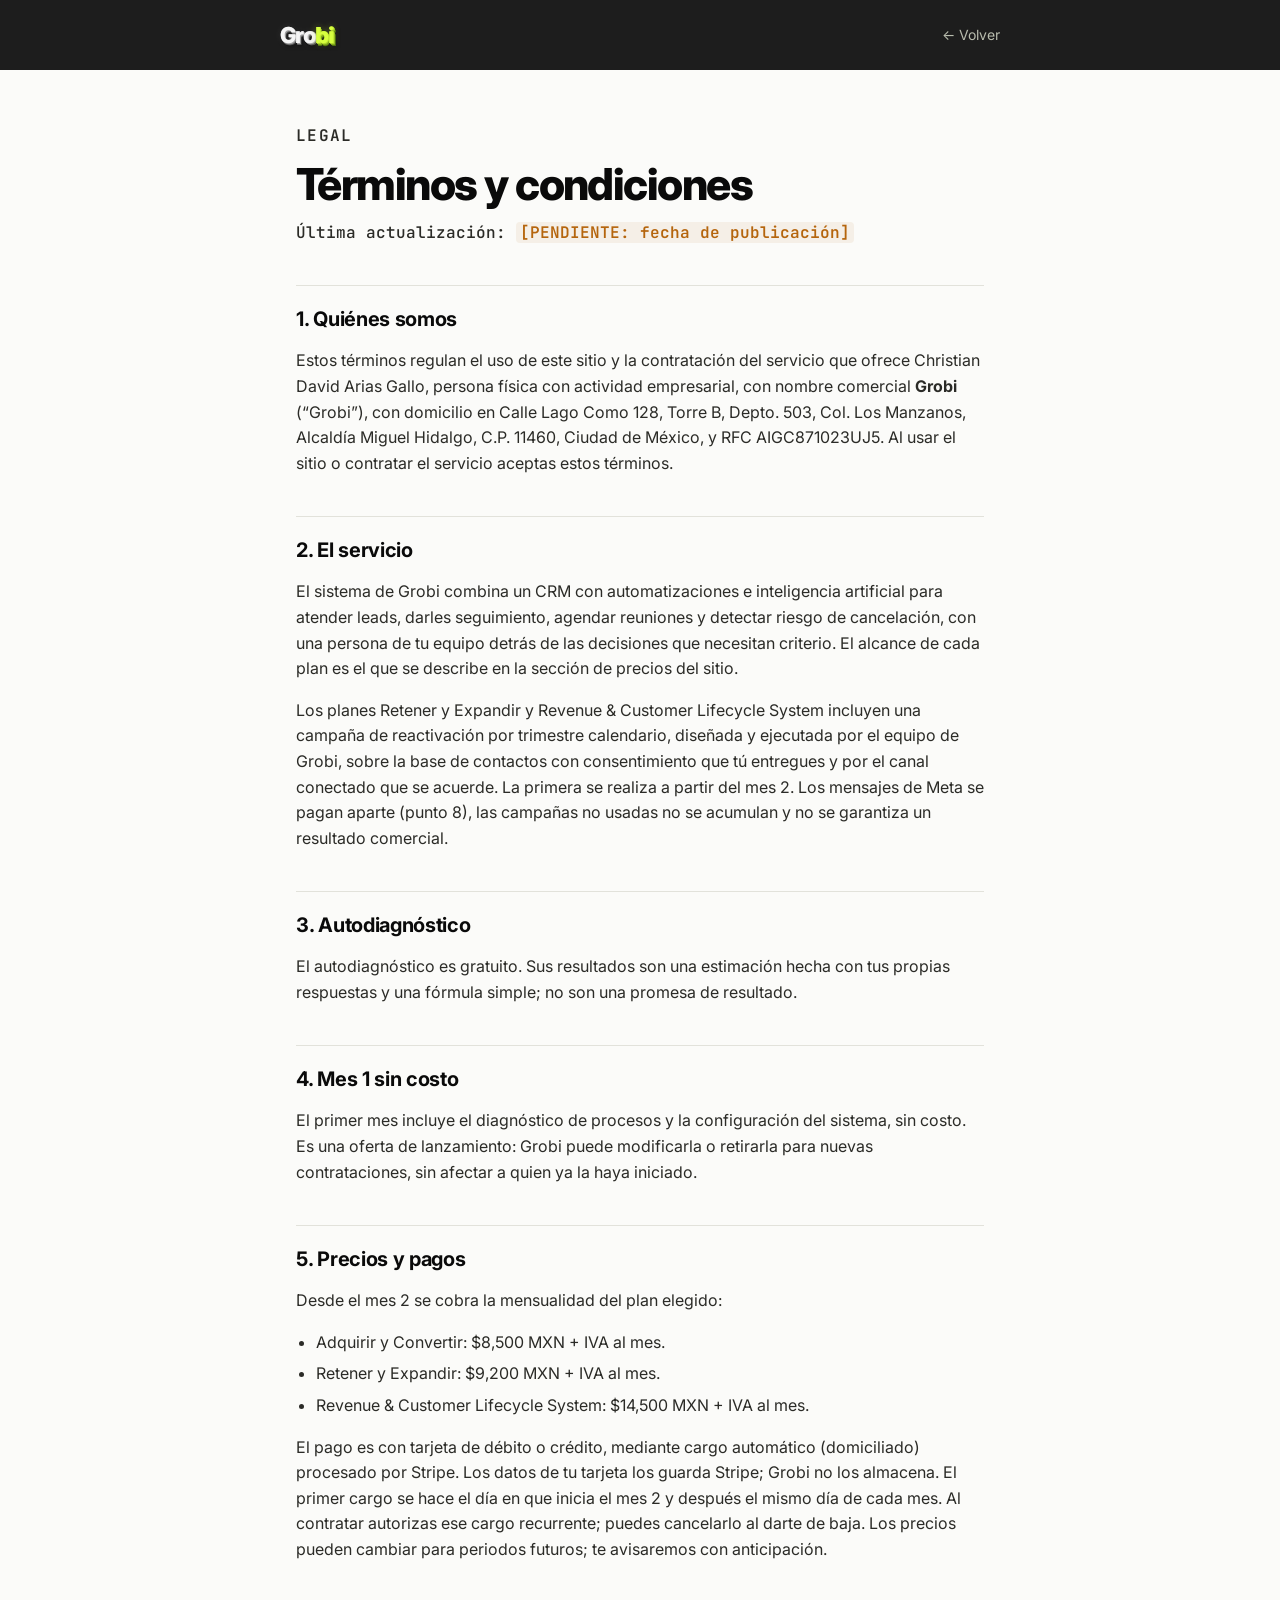
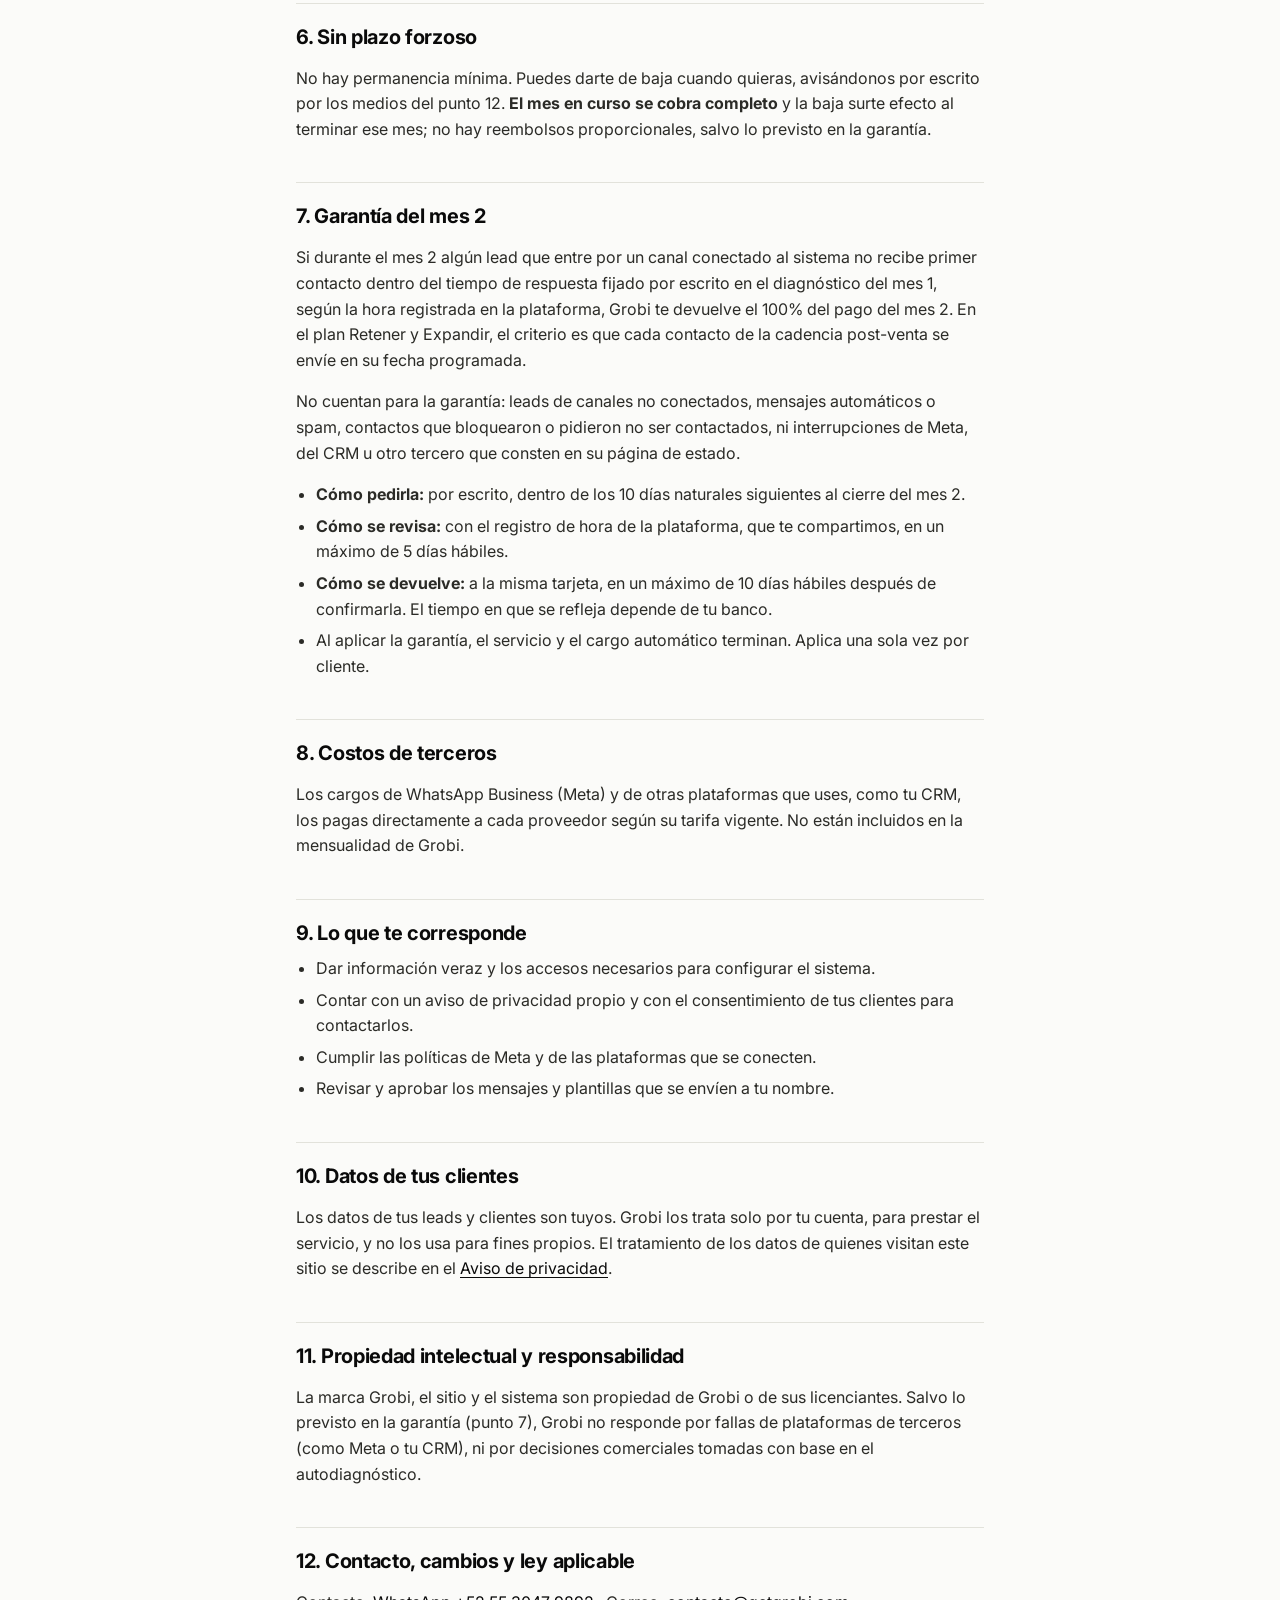
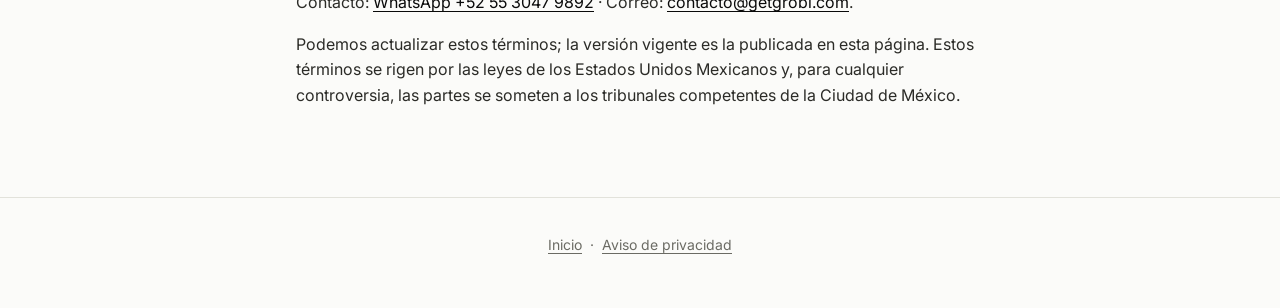
==== terminos.html @ 3493f86e "Landing Grobi" ====
<!DOCTYPE html>
<html lang="es-MX">
<head>
<meta charset="utf-8">
<meta name="viewport" content="width=device-width, initial-scale=1">
<title>Términos y condiciones · Grobi</title>
<meta name="robots" content="noindex">
<link rel="preconnect" href="https://fonts.googleapis.com">
<link rel="preconnect" href="https://fonts.gstatic.com" crossorigin>
<link rel="stylesheet" href="https://fonts.googleapis.com/css2?family=Inter:wght@400;600;700;800&family=JetBrains+Mono:wght@500;600&display=swap">
<link rel="stylesheet" href="legal.css">
<link rel="icon" href="img/favicon.svg" type="image/svg+xml">
</head>
<body>
<!--
  DOCUMENTO BASE, NO PUBLICAR TAL CUAL.
  Precios, garantía y baja tomados de CLAUDE.md y de lo confirmado por David (sin plazo forzoso;
  al darse de baja se cobra el mes completo). Antes de publicar: completar lo marcado [PENDIENTE]
  y pedir revisión a un abogado.
-->
<header class="lg-nav"><a href="index.html" class="wm-sm" aria-label="Grobi, volver al inicio"><span class="gro">Gro</span><span class="bi">bi</span></a><a class="lg-back" href="index.html">← Volver</a></header>

<main class="lg">
  <p class="lg-eyebrow">Legal</p>
  <h1>Términos y condiciones</h1>
  <p class="lg-meta">Última actualización: <span class="pend">[PENDIENTE: fecha de publicación]</span></p>

  <h2>1. Quiénes somos</h2>
  <p>Estos términos regulan el uso de este sitio y la contratación del servicio que ofrece Christian David Arias Gallo, persona física con actividad empresarial, con nombre comercial <b>Grobi</b> (“Grobi”), con domicilio en Calle Lago Como 128, Torre B, Depto. 503, Col. Los Manzanos, Alcaldía Miguel Hidalgo, C.P. 11460, Ciudad de México, y RFC AIGC871023UJ5. Al usar el sitio o contratar el servicio aceptas estos términos.</p>

  <h2>2. El servicio</h2>
  <p>El sistema de Grobi combina un CRM con automatizaciones e inteligencia artificial para atender leads, darles seguimiento, agendar reuniones y detectar riesgo de cancelación, con una persona de tu equipo detrás de las decisiones que necesitan criterio. El alcance de cada plan es el que se describe en la sección de precios del sitio.</p>
  <p>Los planes Retener y Expandir y Revenue &amp; Customer Lifecycle System incluyen una campaña de reactivación por trimestre calendario, diseñada y ejecutada por el equipo de Grobi, sobre la base de contactos con consentimiento que tú entregues y por el canal conectado que se acuerde. La primera se realiza a partir del mes 2. Los mensajes de Meta se pagan aparte (punto 8), las campañas no usadas no se acumulan y no se garantiza un resultado comercial.</p>

  <h2>3. Autodiagnóstico</h2>
  <p>El autodiagnóstico es gratuito. Sus resultados son una estimación hecha con tus propias respuestas y una fórmula simple; no son una promesa de resultado.</p>

  <h2>4. Mes 1 sin costo</h2>
  <p>El primer mes incluye el diagnóstico de procesos y la configuración del sistema, sin costo. Es una oferta de lanzamiento: Grobi puede modificarla o retirarla para nuevas contrataciones, sin afectar a quien ya la haya iniciado.</p>

  <h2>5. Precios y pagos</h2>
  <p>Desde el mes 2 se cobra la mensualidad del plan elegido:</p>
  <ul>
    <li>Adquirir y Convertir: $8,500 MXN + IVA al mes.</li>
    <li>Retener y Expandir: $9,200 MXN + IVA al mes.</li>
    <li>Revenue &amp; Customer Lifecycle System: $14,500 MXN + IVA al mes.</li>
  </ul>
  <p>El pago es con tarjeta de débito o crédito, mediante cargo automático (domiciliado) procesado por Stripe. Los datos de tu tarjeta los guarda Stripe; Grobi no los almacena. El primer cargo se hace el día en que inicia el mes 2 y después el mismo día de cada mes. Al contratar autorizas ese cargo recurrente; puedes cancelarlo al darte de baja. Los precios pueden cambiar para periodos futuros; te avisaremos con anticipación.</p>

  <h2>6. Sin plazo forzoso</h2>
  <p>No hay permanencia mínima. Puedes darte de baja cuando quieras, avisándonos por escrito por los medios del punto 12. <b>El mes en curso se cobra completo</b> y la baja surte efecto al terminar ese mes; no hay reembolsos proporcionales, salvo lo previsto en la garantía.</p>

  <h2>7. Garantía del mes 2</h2>
  <p>Si durante el mes 2 algún lead que entre por un canal conectado al sistema no recibe primer contacto dentro del tiempo de respuesta fijado por escrito en el diagnóstico del mes 1, según la hora registrada en la plataforma, Grobi te devuelve el 100% del pago del mes 2. En el plan Retener y Expandir, el criterio es que cada contacto de la cadencia post-venta se envíe en su fecha programada.</p>
  <p>No cuentan para la garantía: leads de canales no conectados, mensajes automáticos o spam, contactos que bloquearon o pidieron no ser contactados, ni interrupciones de Meta, del CRM u otro tercero que consten en su página de estado.</p>
  <ul>
    <li><b>Cómo pedirla:</b> por escrito, dentro de los 10 días naturales siguientes al cierre del mes 2.</li>
    <li><b>Cómo se revisa:</b> con el registro de hora de la plataforma, que te compartimos, en un máximo de 5 días hábiles.</li>
    <li><b>Cómo se devuelve:</b> a la misma tarjeta, en un máximo de 10 días hábiles después de confirmarla. El tiempo en que se refleja depende de tu banco.</li>
    <li>Al aplicar la garantía, el servicio y el cargo automático terminan. Aplica una sola vez por cliente.</li>
  </ul>

  <h2>8. Costos de terceros</h2>
  <p>Los cargos de WhatsApp Business (Meta) y de otras plataformas que uses, como tu CRM, los pagas directamente a cada proveedor según su tarifa vigente. No están incluidos en la mensualidad de Grobi.</p>

  <h2>9. Lo que te corresponde</h2>
  <ul>
    <li>Dar información veraz y los accesos necesarios para configurar el sistema.</li>
    <li>Contar con un aviso de privacidad propio y con el consentimiento de tus clientes para contactarlos.</li>
    <li>Cumplir las políticas de Meta y de las plataformas que se conecten.</li>
    <li>Revisar y aprobar los mensajes y plantillas que se envíen a tu nombre.</li>
  </ul>

  <h2>10. Datos de tus clientes</h2>
  <p>Los datos de tus leads y clientes son tuyos. Grobi los trata solo por tu cuenta, para prestar el servicio, y no los usa para fines propios. El tratamiento de los datos de quienes visitan este sitio se describe en el <a href="privacidad.html">Aviso de privacidad</a>.</p>

  <h2>11. Propiedad intelectual y responsabilidad</h2>
  <p>La marca Grobi, el sitio y el sistema son propiedad de Grobi o de sus licenciantes. Salvo lo previsto en la garantía (punto 7), Grobi no responde por fallas de plataformas de terceros (como Meta o tu CRM), ni por decisiones comerciales tomadas con base en el autodiagnóstico.</p>

  <h2>12. Contacto, cambios y ley aplicable</h2>
  <p>Contacto: <a href="https://wa.me/525530479892">WhatsApp +52 55 3047 9892</a> · Correo: <a href="mailto:contacto@getgrobi.com">contacto@getgrobi.com</a>.</p>
  <p>Podemos actualizar estos términos; la versión vigente es la publicada en esta página. Estos términos se rigen por las leyes de los Estados Unidos Mexicanos y, para cualquier controversia, las partes se someten a los tribunales competentes de la Ciudad de México.</p>
</main>

<footer class="lg-foot"><a href="index.html">Inicio</a> · <a href="privacidad.html">Aviso de privacidad</a></footer>
</body>
</html>
---- legal.css ----
/* Páginas legales de Grobi: mismos tokens que index.html (tokens.json) */
:root{--bg:#fbfbf9; --panel:#ffffff; --ink:#0a0a0a; --muted:#6b6b64; --border:#e2e2db; --accent:#d7ff3f; --accent-text:#5f6e00; --signal:#3d5afe; --warning:#b5650d}
*{box-sizing:border-box}
html{-webkit-text-size-adjust:100%}
body{margin:0; background:var(--bg); color:var(--ink); font:400 16px/1.6 'Inter',-apple-system,BlinkMacSystemFont,system-ui,sans-serif}
a{color:var(--ink); text-underline-offset:3px}
a:focus-visible{outline:3px solid var(--signal); outline-offset:3px; border-radius:6px}

.lg-nav{position:sticky; top:0; z-index:10; display:flex; align-items:center; justify-content:space-between; gap:16px; padding:12px max(16px, calc(50% - 360px)); background:rgba(10,10,10,.92); backdrop-filter:blur(10px); -webkit-backdrop-filter:blur(10px)}
.lg-back{color:#b9bdae; font-size:14px; text-decoration:none; padding:12px 0}
.lg-back:hover{color:#fbfbf9}
.wm-sm{font-family:'Inter',sans-serif; font-weight:800; letter-spacing:-0.04em; line-height:1; font-size:22px; text-decoration:none; white-space:nowrap}
.wm-sm .gro{color:#f5f5f5; text-shadow:.0155em .02em 0 #c2c2c2,.031em .04em 0 #a0a0a0,.046em .06em 0 #7e7e7e,.0615em .08em 0 #5c5c5c,.077em .1em 0 #3a3a3a,.0925em .12em 0 #181818,.1075em .154em .2155em rgba(0,0,0,.55),0 0 .354em rgba(255,255,255,.1)}
.wm-sm .bi{color:#d7ff3f; text-shadow:.0155em .02em 0 #c4ec34,.031em .04em 0 #aed52c,.046em .06em 0 #97bd24,.0615em .08em 0 #80a51d,.077em .1em 0 #698d16,.0925em .12em 0 #527510,.1075em .154em .2155em rgba(0,0,0,.55),0 0 .354em rgba(215,255,63,.4)}

.lg{max-width:720px; margin:0 auto; padding:56px 16px 72px}
.lg-eyebrow{font:600 12px/1.3 'JetBrains Mono',monospace; letter-spacing:.08em; text-transform:uppercase; color:var(--accent-text); margin:0 0 14px}
.lg h1{font-size:clamp(32px,6vw,44px); line-height:1.05; letter-spacing:-.035em; font-weight:800; margin:0}
.lg-meta{font:500 13px/1.5 'JetBrains Mono',monospace; color:var(--muted); margin:14px 0 8px}
.lg h2{font-size:20px; line-height:1.3; letter-spacing:-.015em; font-weight:700; margin:40px 0 10px; padding-top:20px; border-top:1px solid var(--border)}
.lg p,.lg li{color:#2b2b27; font-size:16px}
.lg ul{padding-left:20px; margin:8px 0 12px}
.lg li{margin:6px 0}
.pend{color:var(--warning); font-weight:600; background:rgba(181,101,13,.08); border-radius:4px; padding:0 4px}

.lg-foot{border-top:1px solid var(--border); padding:24px 16px 40px; text-align:center; font-size:14px; color:var(--muted)}
.lg-foot a{color:var(--muted); display:inline-block; padding:12px 4px}

/* Modo oscuro automático (tokens.json) */
@media (prefers-color-scheme:dark){
  :root{color-scheme:dark; --bg:#0a0a0a; --panel:#161616; --ink:#f5f5f5; --muted:#9a9a94; --border:#2c2c2c; --accent-text:#d7ff3f; --warning:#e08a2e}
  .lg p,.lg li{color:#d9d9d4}
}
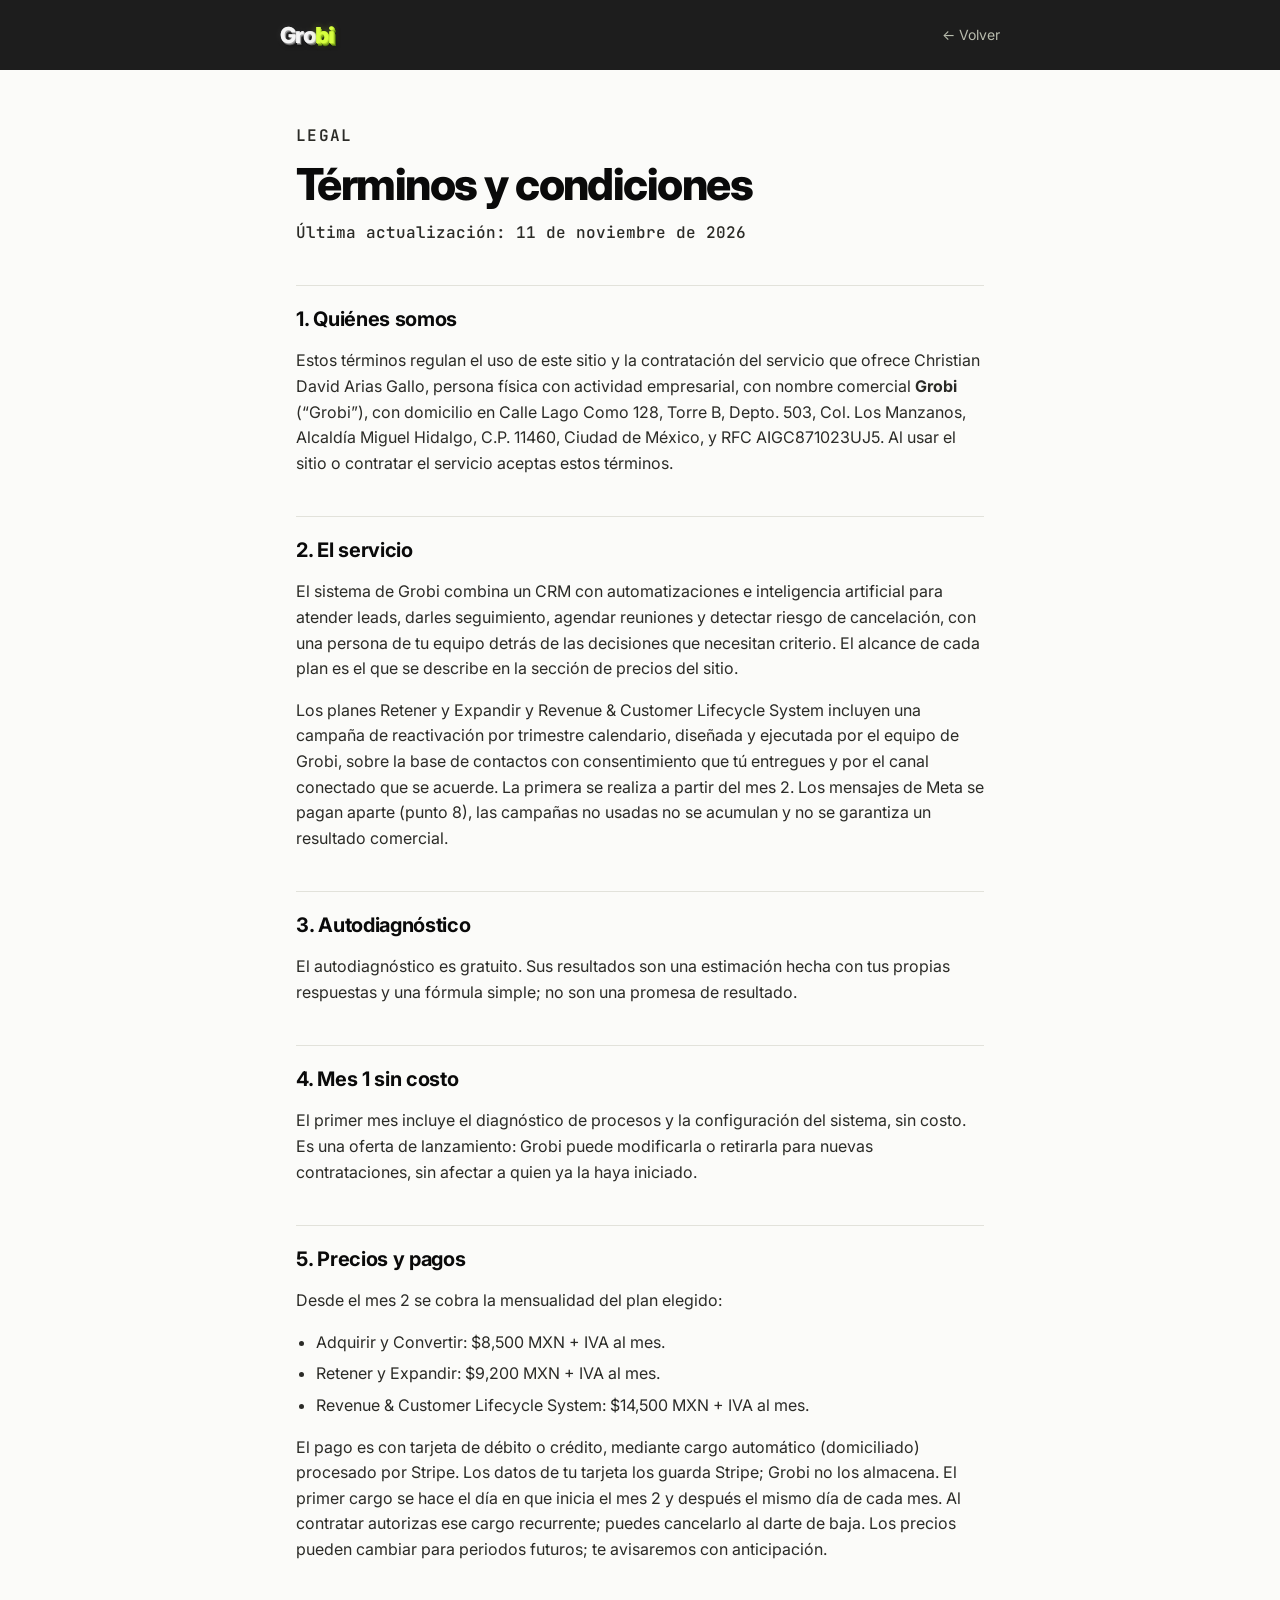
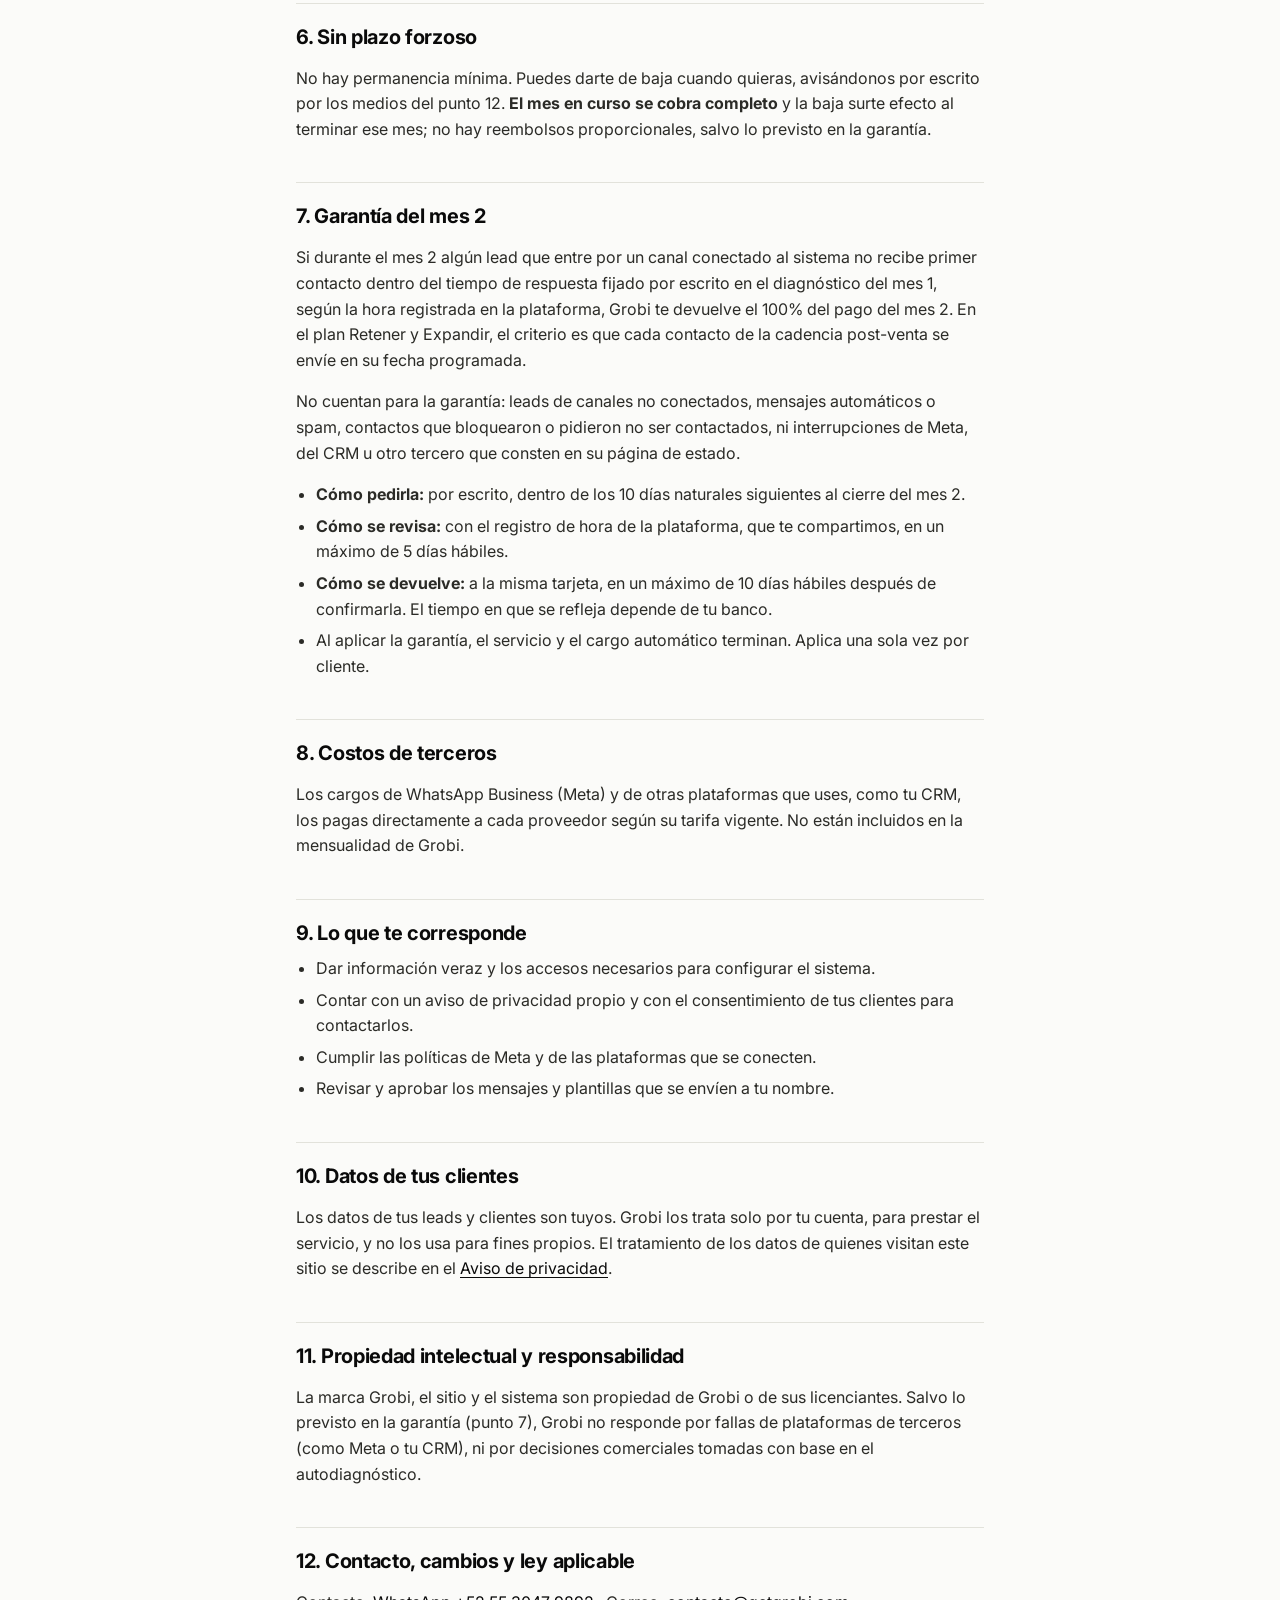
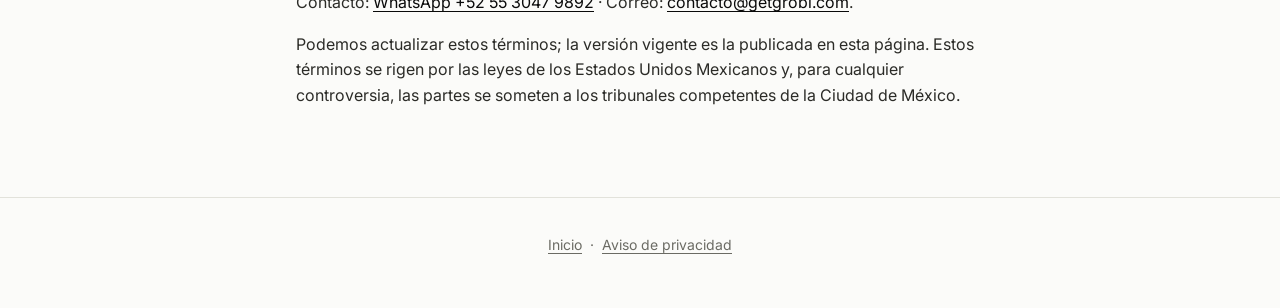
==== commit 26dde0d2: "Fecha en documentos legales" ====
--- a/terminos.html
+++ b/terminos.html
@@ -13,17 +13,15 @@
 </head>
 <body>
 <!--
-  DOCUMENTO BASE, NO PUBLICAR TAL CUAL.
   Precios, garantía y baja tomados de CLAUDE.md y de lo confirmado por David (sin plazo forzoso;
-  al darse de baja se cobra el mes completo). Antes de publicar: completar lo marcado [PENDIENTE]
-  y pedir revisión a un abogado.
+  al darse de baja se cobra el mes completo). Publicado el 11-11-2026; pendiente revisión de un abogado.
 -->
 <header class="lg-nav"><a href="index.html" class="wm-sm" aria-label="Grobi, volver al inicio"><span class="gro">Gro</span><span class="bi">bi</span></a><a class="lg-back" href="index.html">← Volver</a></header>
 
 <main class="lg">
   <p class="lg-eyebrow">Legal</p>
   <h1>Términos y condiciones</h1>
-  <p class="lg-meta">Última actualización: <span class="pend">[PENDIENTE: fecha de publicación]</span></p>
+  <p class="lg-meta">Última actualización: 11 de noviembre de 2026</p>
 
   <h2>1. Quiénes somos</h2>
   <p>Estos términos regulan el uso de este sitio y la contratación del servicio que ofrece Christian David Arias Gallo, persona física con actividad empresarial, con nombre comercial <b>Grobi</b> (“Grobi”), con domicilio en Calle Lago Como 128, Torre B, Depto. 503, Col. Los Manzanos, Alcaldía Miguel Hidalgo, C.P. 11460, Ciudad de México, y RFC AIGC871023UJ5. Al usar el sitio o contratar el servicio aceptas estos términos.</p>
